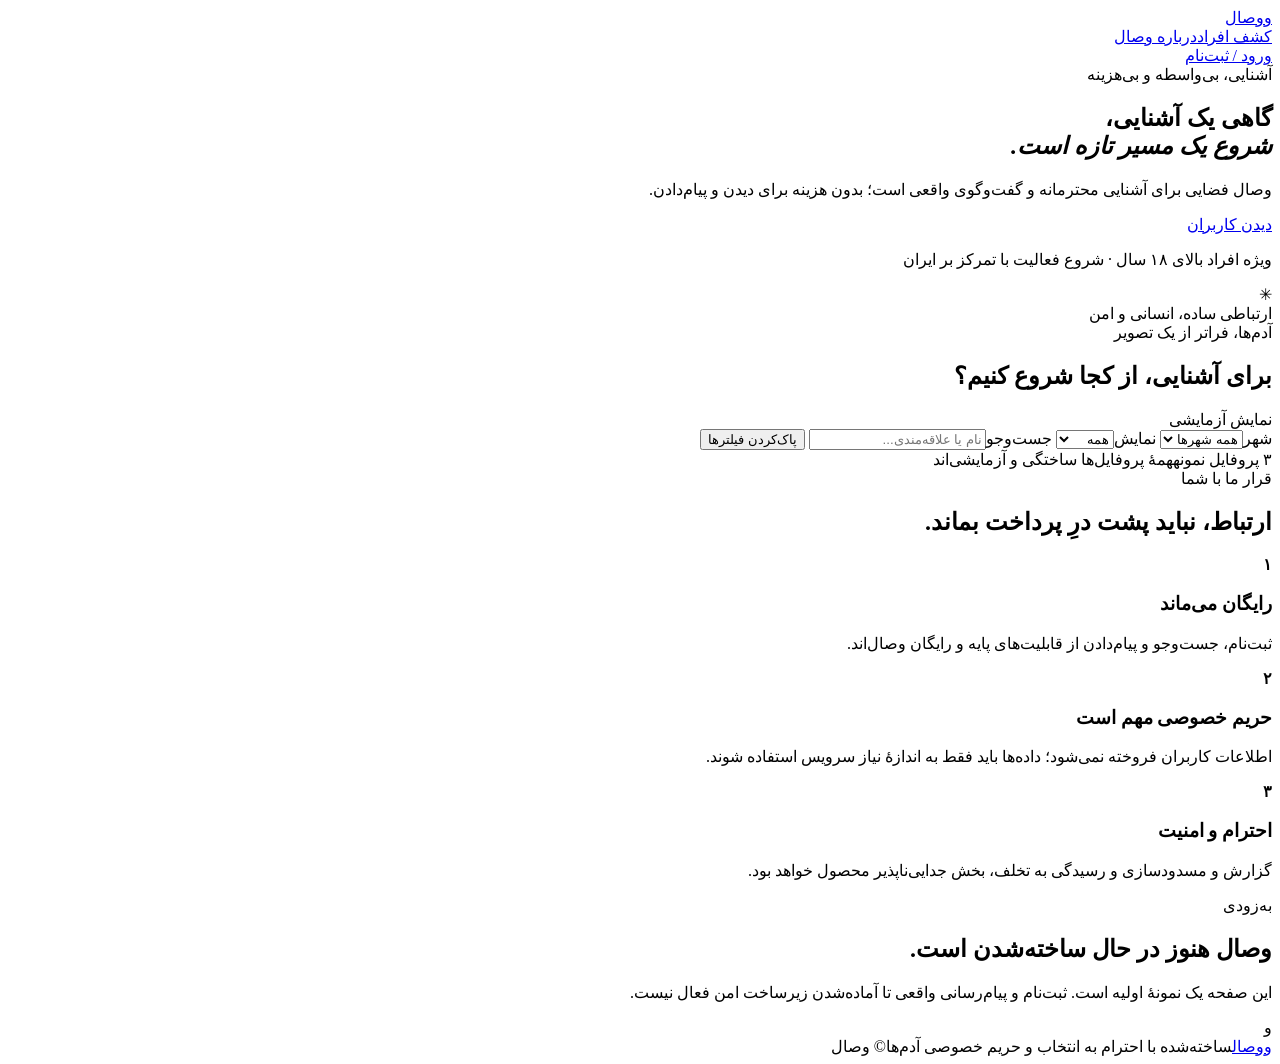
==== index.html @ 15a457f3 "feat: add responsive Persian Visal prototype" ====
<!doctype html>
<html lang="fa" dir="rtl">
<head>
  <meta charset="utf-8">
  <meta name="viewport" content="width=device-width, initial-scale=1">
  <meta name="theme-color" content="#f7f6f2">
  <meta name="description" content="وصال؛ فضایی برای آشنایی و ارتباط محترمانه">
  <title>وصال | آشنایی و ارتباط</title>
  <link rel="stylesheet" href="styles.css">
</head>
<body>
  <header class="topbar">
    <a class="brand" href="#" aria-label="صفحه اصلی وصال"><span class="brand-mark">و</span><span>وصال</span></a>
    <nav aria-label="ناوبری اصلی"><a class="active" href="#discover">کشف افراد</a><a href="#about">درباره وصال</a></nav>
    <a class="login-link" href="#join">ورود / ثبت‌نام</a>
  </header>

  <main>
    <section class="hero">
      <div class="hero-copy">
        <span class="eyebrow">آشنایی، بی‌واسطه و بی‌هزینه</span>
        <h1>گاهی یک آشنایی،<br><em>شروع یک مسیر تازه است.</em></h1>
        <p>وصال فضایی برای آشنایی محترمانه و گفت‌وگوی واقعی است؛ بدون هزینه برای دیدن و پیام‌دادن.</p>
        <a class="primary-button" href="#discover">دیدن کاربران</a>
        <p class="small-note">ویژه افراد بالای ۱۸ سال · شروع فعالیت با تمرکز بر ایران</p>
      </div>
      <div class="hero-art" aria-hidden="true"><div class="sun"></div><div class="orbit orbit-one"></div><div class="orbit orbit-two"></div><div class="spark">✳</div><div class="art-caption">ارتباطی ساده، انسانی و امن</div></div>
    </section>

    <section class="discover section" id="discover">
      <div class="section-heading"><div><span class="eyebrow">آدم‌ها، فراتر از یک تصویر</span><h2>برای آشنایی، از کجا شروع کنیم؟</h2></div><span class="demo-tag">نمایش آزمایشی</span></div>
      <div class="filters" aria-label="فیلتر کاربران">
        <label>شهر<select id="city-filter"><option value="">همه شهرها</option><option>تهران</option><option>شیراز</option><option>اصفهان</option><option>رشت</option><option>تبریز</option></select></label>
        <label>نمایش<select id="gender-filter"><option value="">همه</option><option value="زن">خانم‌ها</option><option value="مرد">آقایان</option></select></label>
        <label class="search-field">جست‌وجو<input id="search-input" type="search" placeholder="نام یا علاقه‌مندی..."></label>
        <button id="reset-filters" class="reset-button" type="button">پاک‌کردن فیلترها</button>
      </div>
      <div class="results-line"><span id="result-count" aria-live="polite">۳ پروفایل نمونه</span><span>همهٔ پروفایل‌ها ساختگی و آزمایشی‌اند</span></div>
      <div class="profile-grid" id="profile-grid"></div>
      <p class="empty-state" id="empty-state" hidden>با این فیلترها موردی پیدا نشد. فیلترها را تغییر بده.</p>
    </section>

    <section class="values section" id="about">
      <div><span class="eyebrow">قرار ما با شما</span><h2>ارتباط، نباید پشت درِ پرداخت بماند.</h2></div>
      <div class="value-list"><article><b>۱</b><div><h3>رایگان می‌ماند</h3><p>ثبت‌نام، جست‌وجو و پیام‌دادن از قابلیت‌های پایه و رایگان وصال‌اند.</p></div></article><article><b>۲</b><div><h3>حریم خصوصی مهم است</h3><p>اطلاعات کاربران فروخته نمی‌شود؛ داده‌ها باید فقط به اندازهٔ نیاز سرویس استفاده شوند.</p></div></article><article><b>۳</b><div><h3>احترام و امنیت</h3><p>گزارش و مسدودسازی و رسیدگی به تخلف، بخش جدایی‌ناپذیر محصول خواهد بود.</p></div></article></div>
    </section>

    <section class="join section" id="join"><div><span class="eyebrow">به‌زودی</span><h2>وصال هنوز در حال ساخته‌شدن است.</h2><p>این صفحه یک نمونهٔ اولیه است. ثبت‌نام و پیام‌رسانی واقعی تا آماده‌شدن زیرساخت امن فعال نیست.</p></div><span class="join-symbol">و</span></section>
  </main>

  <footer><a class="brand" href="#"><span class="brand-mark">و</span><span>وصال</span></a><span>ساخته‌شده با احترام به انتخاب و حریم خصوصی آدم‌ها</span><span>© وصال</span></footer>
  <script src="app.js"></script>
</body>
</html>
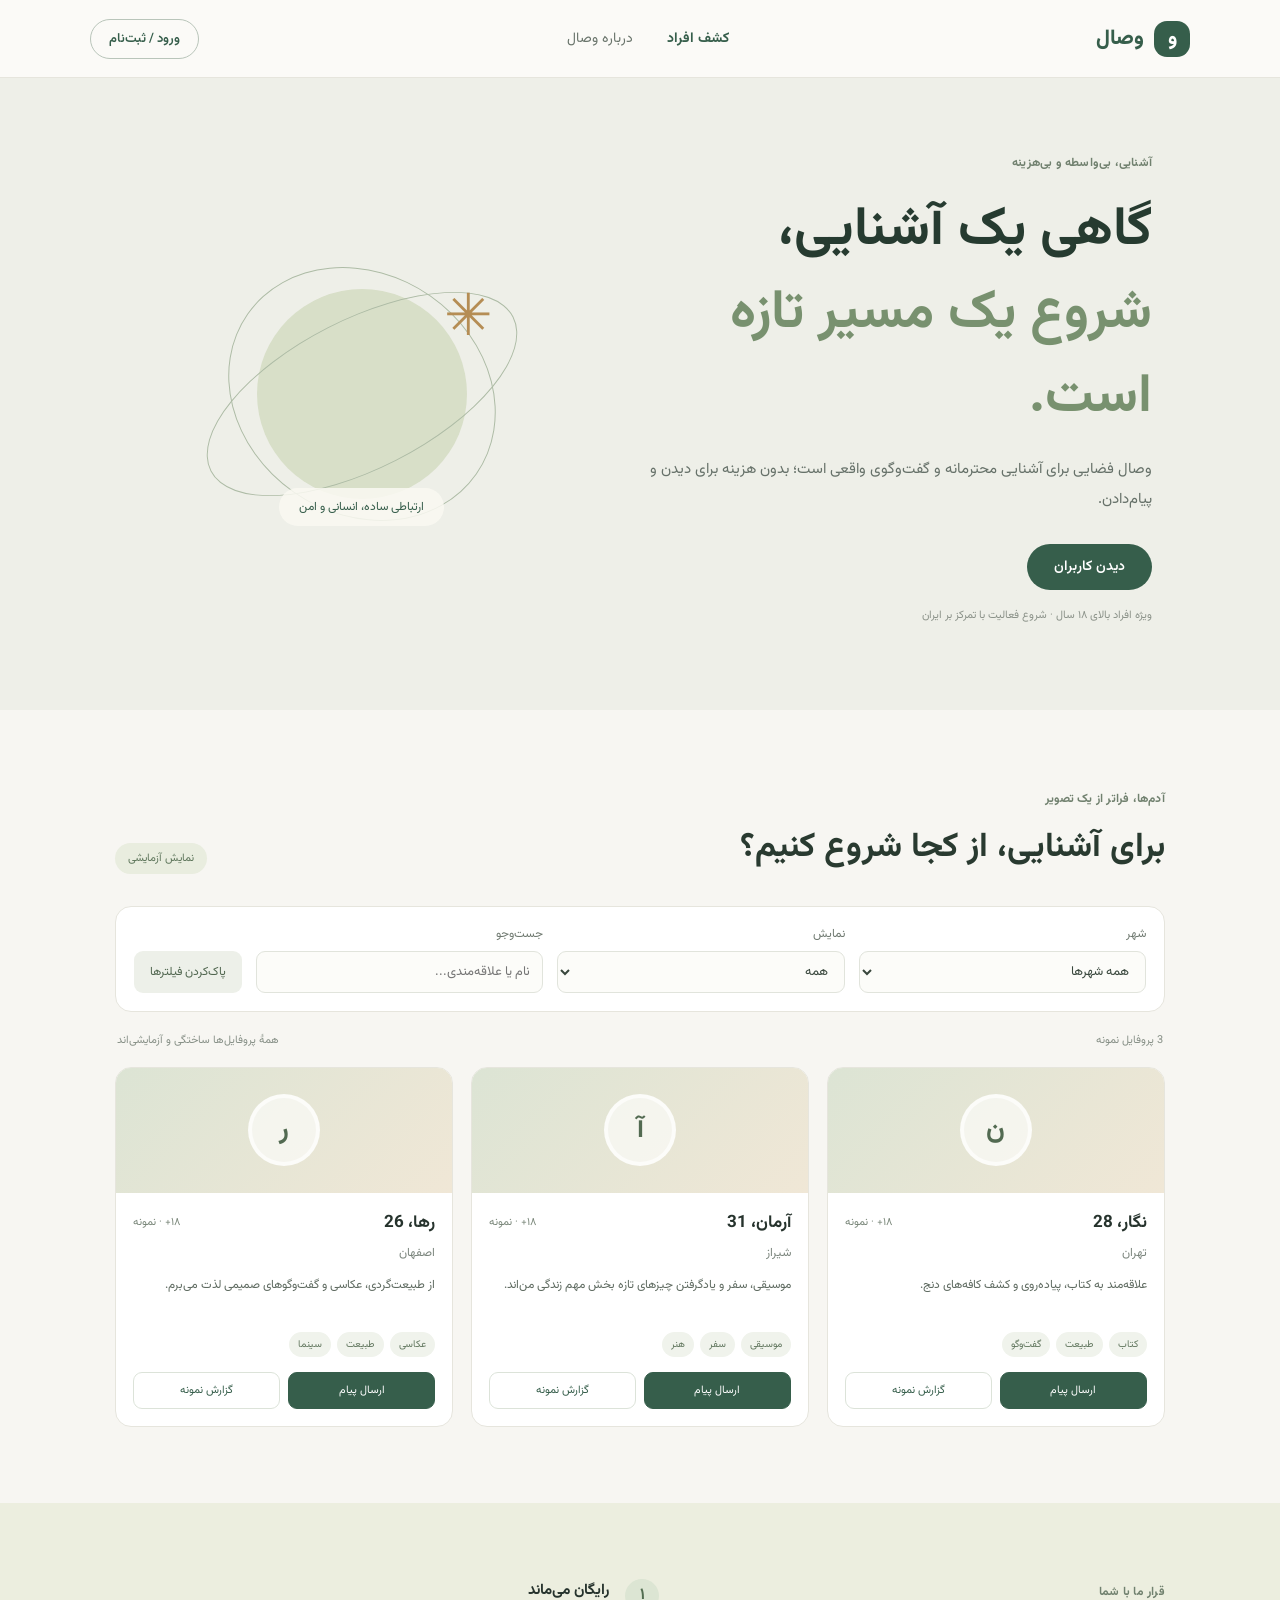
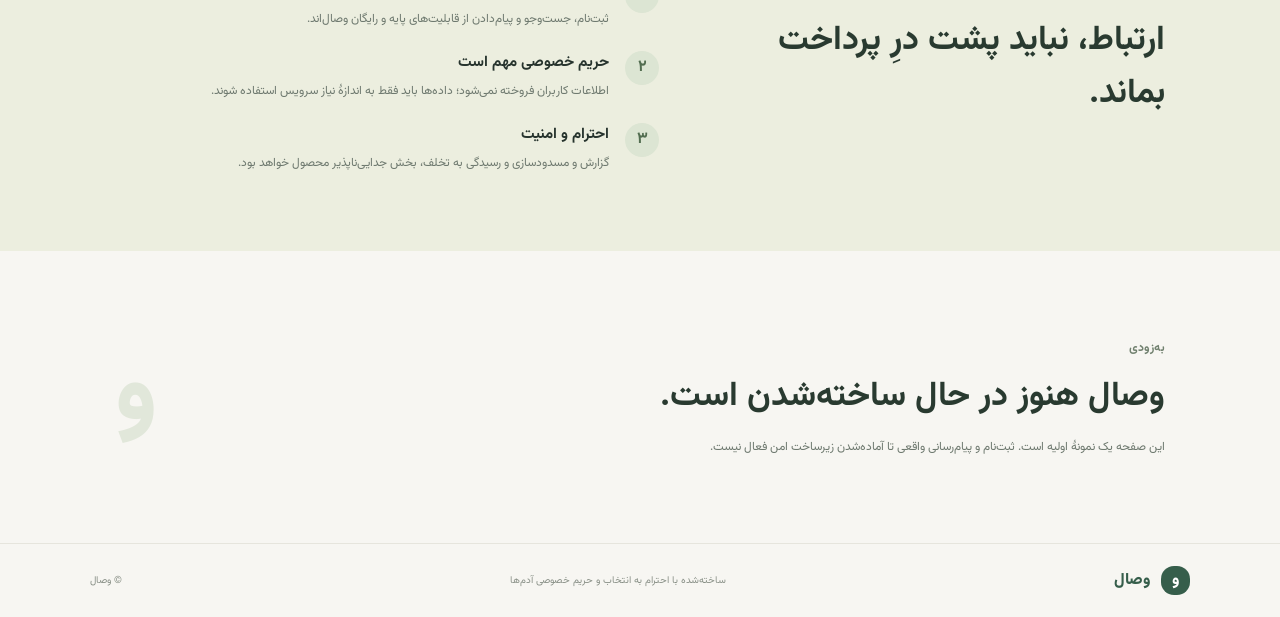
==== commit cf4f6272: "جلوگیری از نمایه‌سازی نسخه آزمایشی وصال" ====
--- a/index.html
+++ b/index.html
@@ -5,6 +5,7 @@
   <meta name="viewport" content="width=device-width, initial-scale=1">
   <meta name="theme-color" content="#f7f6f2">
   <meta name="description" content="وصال؛ فضایی برای آشنایی و ارتباط محترمانه">
+  <meta name="robots" content="noindex, nofollow">
   <title>وصال | آشنایی و ارتباط</title>
   <link rel="stylesheet" href="styles.css">
 </head>
--- a/styles.css
+++ b/styles.css
@@ -0,0 +1,5 @@
+@import url('https://fonts.googleapis.com/css2?family=Vazirmatn:wght@400;500;600;700;800&display=swap');
+:root{font-family:"Vazirmatn",Tahoma,sans-serif;color:#26332d;background:#f7f6f2;font-synthesis:none;text-rendering:optimizeLegibility;--green:#365e4b;--muted:#778078;--line:#e6e5dd;--cream:#efeee6}
+*{box-sizing:border-box}html{scroll-behavior:smooth}body{margin:0}a{color:inherit;text-decoration:none}.topbar{height:78px;display:flex;align-items:center;justify-content:space-between;padding:0 clamp(20px,7vw,104px);border-bottom:1px solid var(--line);background:#fbfaf7}.brand{display:flex;align-items:center;gap:10px;font-size:21px;font-weight:800;color:var(--green)}.brand-mark{display:grid;place-items:center;width:36px;height:36px;background:var(--green);color:white;border-radius:13px;font-size:20px}.topbar nav{display:flex;gap:34px;color:#69746b;font-size:14px}.topbar nav a.active{color:var(--green);font-weight:700}.login-link{border:1px solid #b9c5ba;border-radius:30px;padding:9px 18px;color:var(--green);font-size:13px;font-weight:600}.hero{min-height:490px;padding:72px clamp(24px,10vw,150px);display:grid;grid-template-columns:1.05fr .95fr;align-items:center;gap:40px;background:#eeefe8}.eyebrow{font-size:12px;letter-spacing:.2px;color:#71816f;font-weight:700}.hero h1{font-size:clamp(32px,4.2vw,54px);line-height:1.55;margin:15px 0;color:#263b30}.hero h1 em{font-style:normal;color:#78916f}.hero-copy>p{max-width:520px;line-height:2;color:#667169;font-size:15px}.primary-button{display:inline-block;margin-top:14px;padding:12px 27px;background:var(--green);color:#fff;border-radius:30px;font-size:14px;font-weight:600}.hero-copy .small-note{font-size:11px;color:#8b9289;margin-top:15px}.hero-art{height:310px;position:relative;display:grid;place-items:center;overflow:hidden}.sun{width:210px;height:210px;border-radius:50%;background:#d8dfc8;position:absolute}.orbit{position:absolute;border:1px solid #aebca6;border-radius:50%;transform:rotate(-27deg)}.orbit-one{width:340px;height:150px}.orbit-two{width:280px;height:240px;transform:rotate(35deg)}.spark{position:absolute;font-size:58px;color:#b58d54;top:37px;right:22%}.art-caption{position:absolute;bottom:23px;background:#fbfaf2d9;padding:10px 20px;border-radius:30px;font-size:12px;color:var(--green)}.section{padding:76px clamp(22px,9vw,132px)}.section-heading{display:flex;align-items:end;justify-content:space-between;gap:20px}.section h2{font-size:clamp(23px,3vw,34px);margin:10px 0 0;color:#293a30}.demo-tag{font-size:11px;padding:7px 13px;border-radius:30px;background:#e9eddf;color:#5e765b}.filters{display:flex;align-items:end;gap:14px;margin:32px 0 20px;padding:18px;background:#fff;border:1px solid var(--line);border-radius:16px}.filters label{display:grid;gap:8px;flex:1;font-size:12px;color:#707a71}.filters select,.filters input{width:100%;height:42px;border:1px solid #e1e4dc;border-radius:9px;background:#fcfcf9;padding:0 12px;color:#39473d;font:inherit;font-size:13px;outline-color:#91a68e}.reset-button{height:42px;padding:0 16px;border:0;border-radius:9px;background:#edf0e9;color:#50664f;font:inherit;font-size:12px;cursor:pointer}.results-line{display:flex;justify-content:space-between;color:#879087;font-size:11px;margin:18px 2px}.profile-grid{display:grid;grid-template-columns:repeat(3,1fr);gap:18px}.profile-card{background:#fff;border:1px solid var(--line);border-radius:16px;overflow:hidden}.profile-cover{height:125px;background:linear-gradient(135deg,#dce4d4,#f0e7d6);display:flex;align-items:center;justify-content:center}.profile-avatar{width:72px;height:72px;border-radius:50%;display:grid;place-items:center;background:#fff9;color:#526a51;font-size:27px;font-weight:700;border:4px solid #ffffffa8}.profile-body{padding:17px}.profile-name{display:flex;align-items:center;justify-content:space-between}.profile-name h3{margin:0;font-size:17px}.profile-name span{font-size:11px;color:#7a877a}.profile-meta{font-size:12px;color:#7b857d;margin:8px 0 12px}.profile-bio{font-size:12px;line-height:1.9;color:#5f6b61;min-height:46px}.tags{display:flex;flex-wrap:wrap;gap:6px;margin:12px 0}.tags span{font-size:10px;color:#61765e;background:#f0f3ec;border-radius:20px;padding:5px 9px}.card-actions{display:flex;gap:8px;margin-top:15px}.card-actions button{flex:1;border:1px solid #dce3d9;border-radius:9px;background:#fff;color:var(--green);padding:9px 5px;font:inherit;font-size:11px;cursor:pointer}.card-actions button:first-child{background:var(--green);color:white;border-color:var(--green)}.empty-state{text-align:center;padding:35px;color:#788078;font-size:13px}.values{background:#eceedf;display:grid;grid-template-columns:.9fr 1.1fr;gap:60px}.value-list{display:grid;gap:20px}.value-list article{display:flex;gap:16px;align-items:start}.value-list article>b{display:grid;place-items:center;min-width:34px;height:34px;border-radius:50%;background:#dce5d3;color:#526d50}.value-list h3{font-size:15px;margin:0 0 5px}.value-list p,.join p{font-size:12px;color:#6e796f;line-height:2;margin:0}.join{display:flex;align-items:center;justify-content:space-between}.join p{max-width:600px;margin-top:12px}.join-symbol{font-size:90px;color:#e1e7da;font-weight:800}footer{display:flex;justify-content:space-between;align-items:center;padding:22px clamp(20px,7vw,104px);border-top:1px solid var(--line);color:#899087;font-size:10px}footer .brand{font-size:16px}footer .brand-mark{width:29px;height:29px;font-size:16px}
+@media(max-width:760px){.topbar{height:66px;padding:0 17px}.topbar nav{gap:13px;font-size:11px}.login-link{font-size:11px;padding:8px 11px}.hero{grid-template-columns:1fr;padding:52px 25px 25px;gap:0}.hero-art{height:220px}.sun{width:150px;height:150px}.orbit-one{width:270px;height:120px}.orbit-two{width:230px;height:190px}.section{padding:54px 19px}.filters{display:grid;grid-template-columns:1fr 1fr}.search-field{grid-column:1/-1}.reset-button{grid-column:1/-1}.profile-grid{grid-template-columns:1fr}.profile-cover{height:100px}.values{grid-template-columns:1fr;gap:30px}.join-symbol{font-size:60px}footer{gap:12px;flex-wrap:wrap}footer>span:nth-child(2){order:3;width:100%}}
+@media(prefers-reduced-motion:no-preference){.primary-button,.card-actions button,.reset-button{transition:transform .15s,background .15s}.primary-button:hover,.card-actions button:hover,.reset-button:hover{transform:translateY(-1px)}}
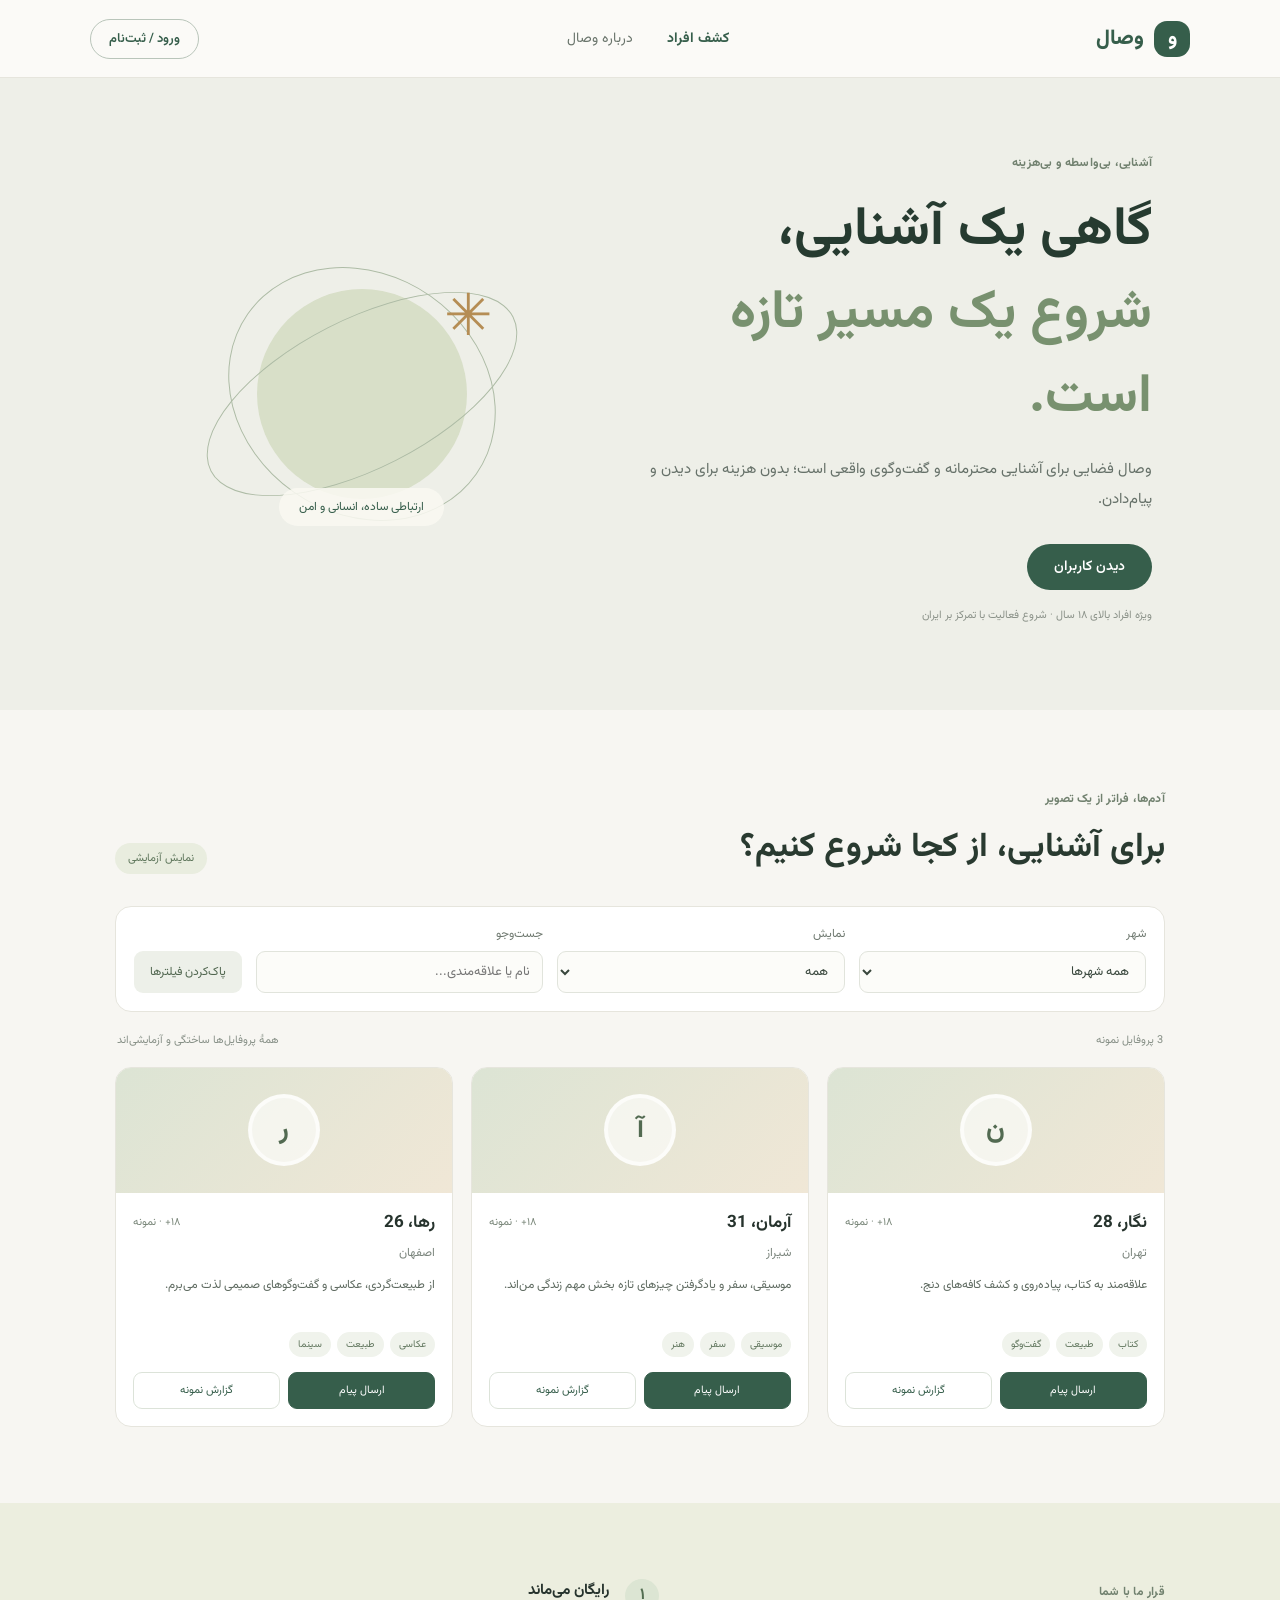
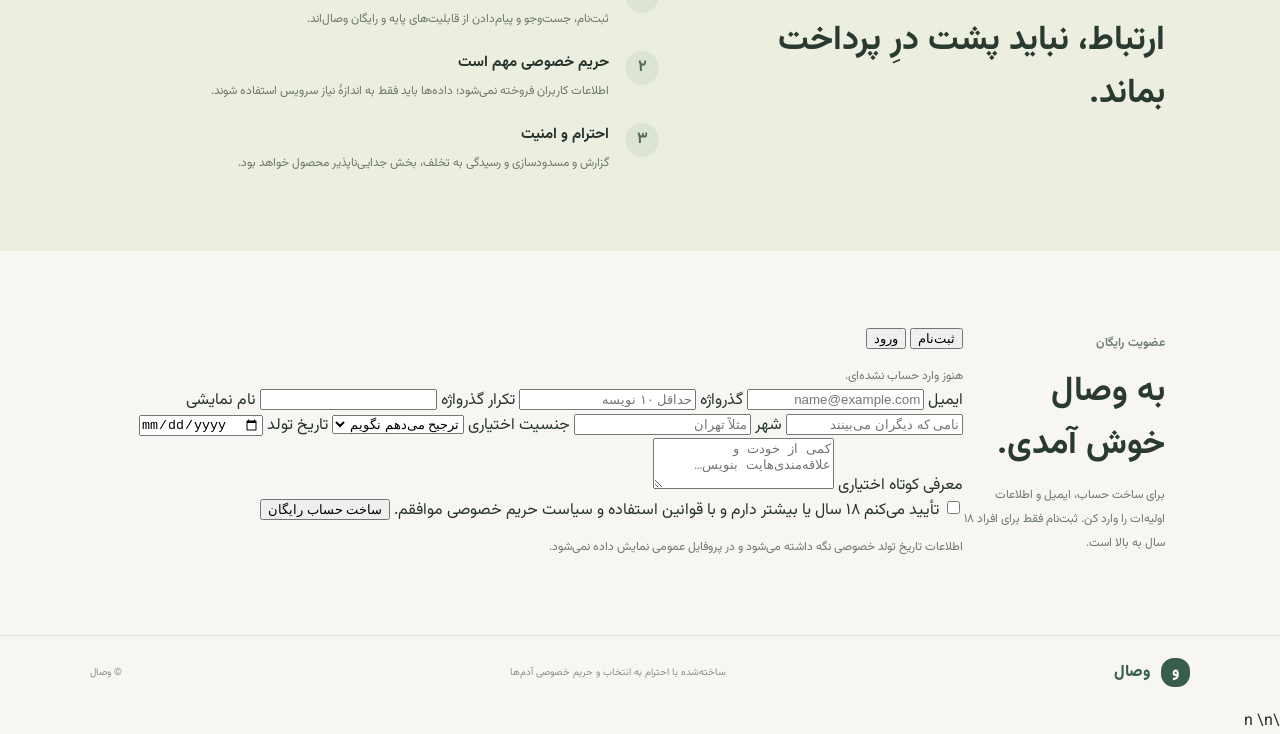
==== commit da12003f: "افزودن فرم ثبت‌نام و ورود به وصال" ====
--- a/index.html
+++ b/index.html
@@ -46,10 +46,61 @@
       <div class="value-list"><article><b>۱</b><div><h3>رایگان می‌ماند</h3><p>ثبت‌نام، جست‌وجو و پیام‌دادن از قابلیت‌های پایه و رایگان وصال‌اند.</p></div></article><article><b>۲</b><div><h3>حریم خصوصی مهم است</h3><p>اطلاعات کاربران فروخته نمی‌شود؛ داده‌ها باید فقط به اندازهٔ نیاز سرویس استفاده شوند.</p></div></article><article><b>۳</b><div><h3>احترام و امنیت</h3><p>گزارش و مسدودسازی و رسیدگی به تخلف، بخش جدایی‌ناپذیر محصول خواهد بود.</p></div></article></div>
     </section>
 
-    <section class="join section" id="join"><div><span class="eyebrow">به‌زودی</span><h2>وصال هنوز در حال ساخته‌شدن است.</h2><p>این صفحه یک نمونهٔ اولیه است. ثبت‌نام و پیام‌رسانی واقعی تا آماده‌شدن زیرساخت امن فعال نیست.</p></div><span class="join-symbol">و</span></section>
+    <section class="join section" id="join">
+    <div class="join-intro"><span class="eyebrow">عضویت رایگان</span><h2>به وصال خوش آمدی.</h2><p>برای ساخت حساب، ایمیل و اطلاعات اولیه‌ات را وارد کن. ثبت‌نام فقط برای افراد ۱۸ سال به بالا است.</p></div>
+    <div class="auth-panel">
+      <div class="auth-tabs" role="group" aria-label="نوع دسترسی">
+        <button type="button" class="selected" data-auth-mode="signup" aria-pressed="true">ثبت‌نام</button>
+        <button type="button" data-auth-mode="login" aria-pressed="false">ورود</button>
+      </div>
+      <p id="auth-status" class="auth-status" aria-live="polite">هنوز وارد حساب نشده‌ای.</p>
+      <form id="auth-form">
+        <div class="form-grid">
+          <label class="form-field">ایمیل
+            <input name="email" type="email" autocomplete="email" required maxlength="254" placeholder="name@example.com">
+          </label>
+          <label class="form-field">گذرواژه
+            <input name="password" type="password" autocomplete="new-password" required minlength="10" maxlength="72" placeholder="حداقل ۱۰ نویسه">
+          </label>
+          <label class="form-field" data-registration-field>تکرار گذرواژه
+            <input id="password-confirm" name="password_confirm" type="password" autocomplete="new-password" required minlength="10" maxlength="72">
+          </label>
+          <label class="form-field" data-registration-field>نام نمایشی
+            <input name="display_name" type="text" required maxlength="40" autocomplete="nickname" placeholder="نامی که دیگران می‌بینند">
+          </label>
+          <label class="form-field" data-registration-field>شهر
+            <input name="city" type="text" required maxlength="80" autocomplete="address-level2" placeholder="مثلاً تهران">
+          </label>
+          <label class="form-field" data-registration-field>جنسیت <span class="optional-label">اختیاری</span>
+            <select name="gender" data-optional="true">
+              <option value="">ترجیح می‌دهم نگویم</option>
+              <option value="woman">زن</option>
+              <option value="man">مرد</option>
+              <option value="other">گزینهٔ دیگر</option>
+              <option value="prefer_not_to_say">بدون پاسخ</option>
+            </select>
+          </label>
+          <label class="form-field" data-registration-field>تاریخ تولد
+            <input name="birth_date" type="date" required autocomplete="bday">
+          </label>
+          <label class="form-field full-field" data-registration-field>معرفی کوتاه <span class="optional-label">اختیاری</span>
+            <textarea name="bio" rows="3" maxlength="500" data-optional="true" placeholder="کمی از خودت و علاقه‌مندی‌هایت بنویس…"></textarea>
+          </label>
+        </div>
+        <label class="rules-check" data-registration-field>
+          <input id="accept-rules" type="checkbox" required>
+          <span>تأیید می‌کنم ۱۸ سال یا بیشتر دارم و با <a href="rules.html">قوانین استفاده</a> و <a href="privacy.html">سیاست حریم خصوصی</a> موافقم.</span>
+        </label>
+        <button id="auth-submit" class="auth-submit" type="submit">ساخت حساب رایگان</button>
+      </form>
+      <button id="logout-button" class="reset-button logout-button" type="button" hidden>خروج از حساب</button>
+      <p id="auth-message" class="auth-message" role="status" aria-live="polite" hidden></p>
+      <p class="auth-footnote">اطلاعات تاریخ تولد خصوصی نگه داشته می‌شود و در پروفایل عمومی نمایش داده نمی‌شود.</p>
+    </div>
+  </section>
   </main>
 
   <footer><a class="brand" href="#"><span class="brand-mark">و</span><span>وصال</span></a><span>ساخته‌شده با احترام به انتخاب و حریم خصوصی آدم‌ها</span><span>© وصال</span></footer>
-  <script src="app.js"></script>
+  <script src="supabase-config.js"></script>\n  <script src="app.js"></script>\n  <script type="module" src="auth.js"></script>
 </body>
 </html>
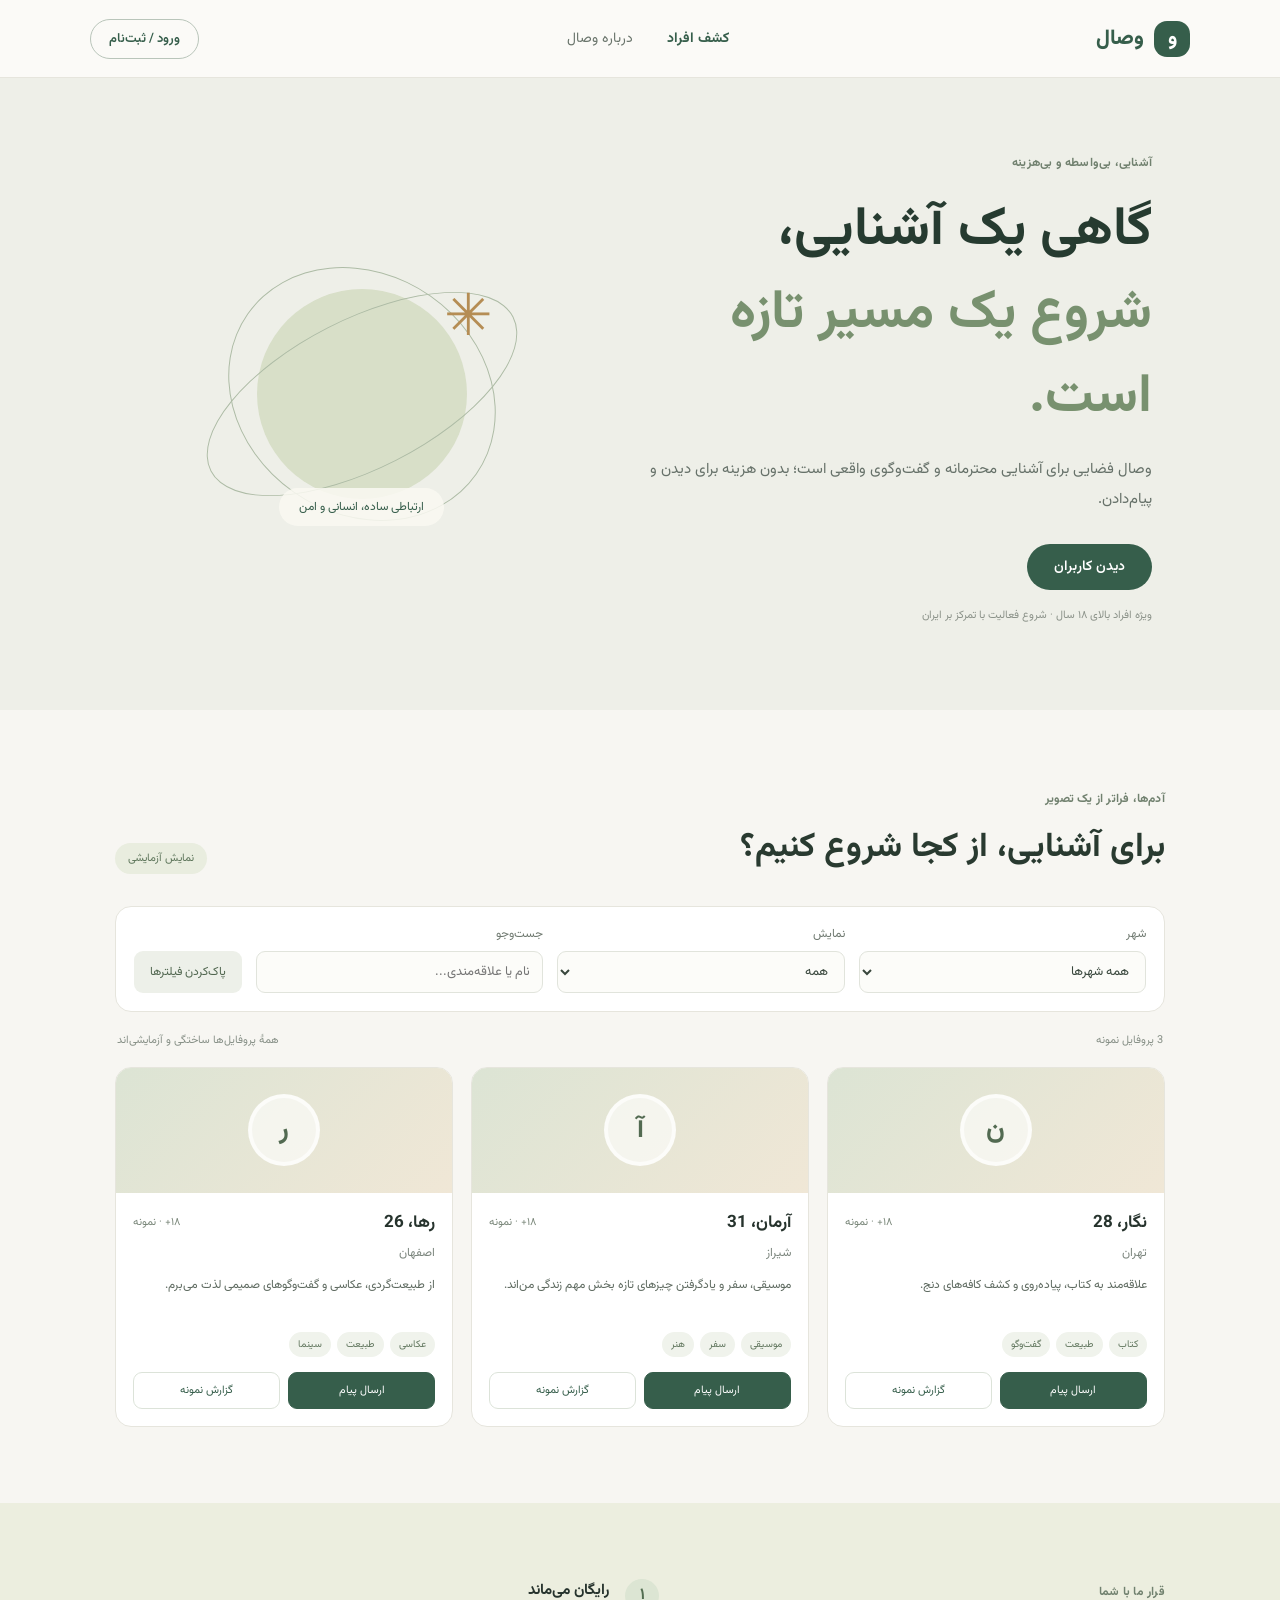
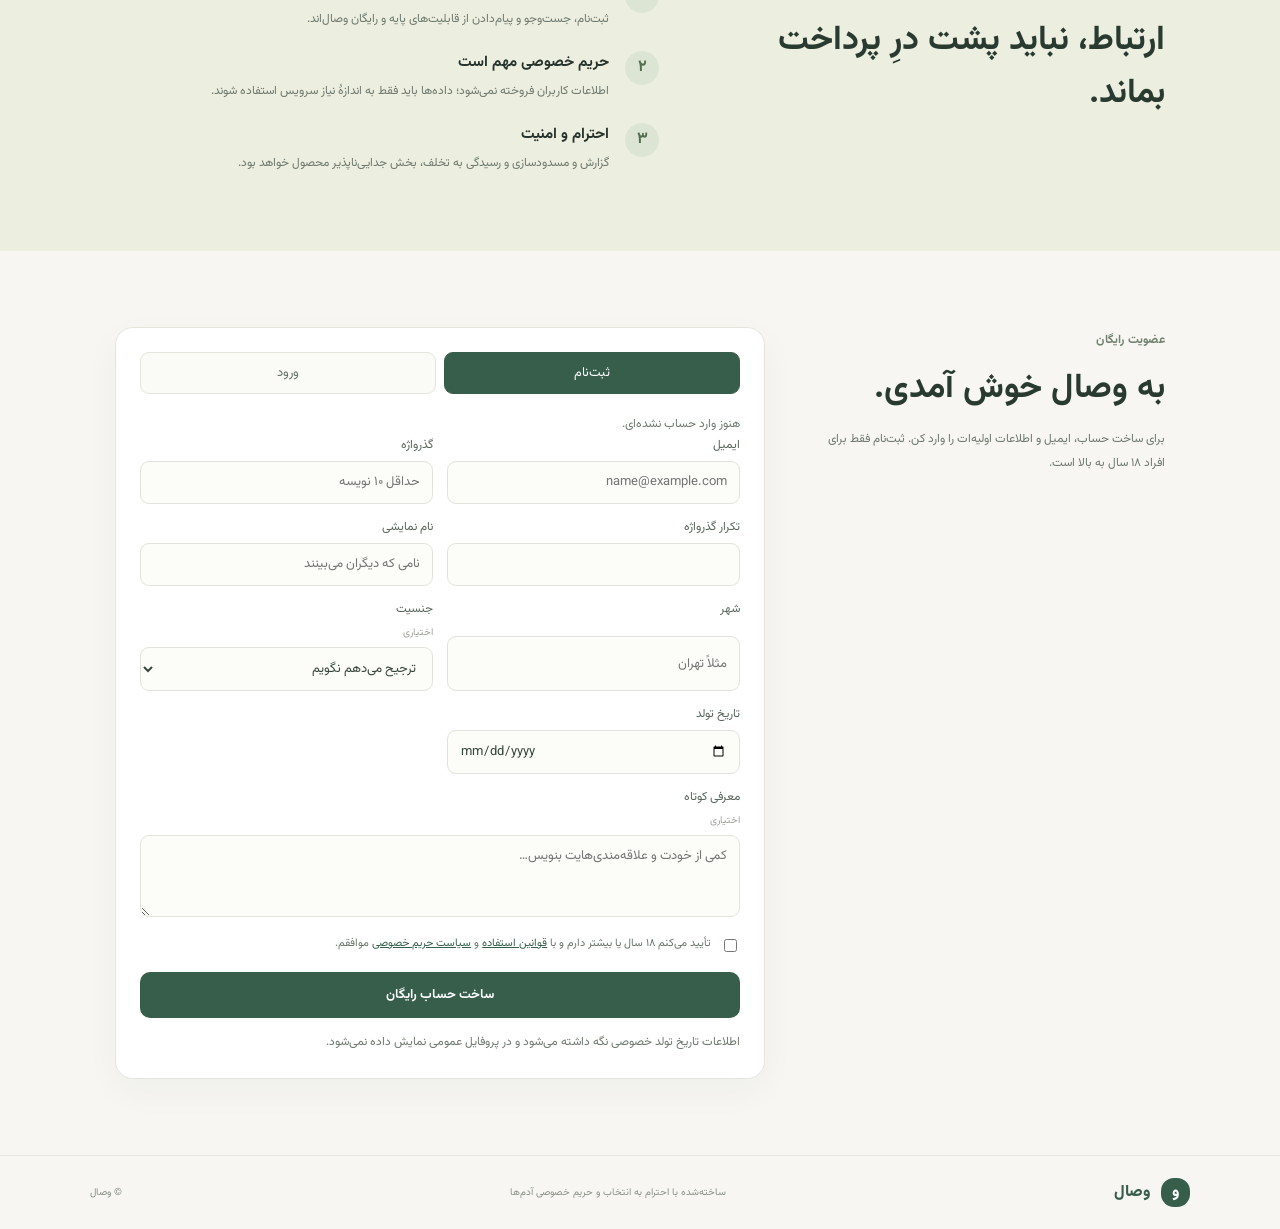
==== commit ec1fb6eb: "رفع جداکننده‌های اسکریپت در صفحه اصلی" ====
--- a/index.html
+++ b/index.html
@@ -101,6 +101,8 @@
   </main>
 
   <footer><a class="brand" href="#"><span class="brand-mark">و</span><span>وصال</span></a><span>ساخته‌شده با احترام به انتخاب و حریم خصوصی آدم‌ها</span><span>© وصال</span></footer>
-  <script src="supabase-config.js"></script>\n  <script src="app.js"></script>\n  <script type="module" src="auth.js"></script>
+  <script src="supabase-config.js"></script>
+  <script src="app.js"></script>
+  <script type="module" src="auth.js"></script>
 </body>
 </html>
--- a/styles.css
+++ b/styles.css
@@ -3,3 +3,10 @@
 *{box-sizing:border-box}html{scroll-behavior:smooth}body{margin:0}a{color:inherit;text-decoration:none}.topbar{height:78px;display:flex;align-items:center;justify-content:space-between;padding:0 clamp(20px,7vw,104px);border-bottom:1px solid var(--line);background:#fbfaf7}.brand{display:flex;align-items:center;gap:10px;font-size:21px;font-weight:800;color:var(--green)}.brand-mark{display:grid;place-items:center;width:36px;height:36px;background:var(--green);color:white;border-radius:13px;font-size:20px}.topbar nav{display:flex;gap:34px;color:#69746b;font-size:14px}.topbar nav a.active{color:var(--green);font-weight:700}.login-link{border:1px solid #b9c5ba;border-radius:30px;padding:9px 18px;color:var(--green);font-size:13px;font-weight:600}.hero{min-height:490px;padding:72px clamp(24px,10vw,150px);display:grid;grid-template-columns:1.05fr .95fr;align-items:center;gap:40px;background:#eeefe8}.eyebrow{font-size:12px;letter-spacing:.2px;color:#71816f;font-weight:700}.hero h1{font-size:clamp(32px,4.2vw,54px);line-height:1.55;margin:15px 0;color:#263b30}.hero h1 em{font-style:normal;color:#78916f}.hero-copy>p{max-width:520px;line-height:2;color:#667169;font-size:15px}.primary-button{display:inline-block;margin-top:14px;padding:12px 27px;background:var(--green);color:#fff;border-radius:30px;font-size:14px;font-weight:600}.hero-copy .small-note{font-size:11px;color:#8b9289;margin-top:15px}.hero-art{height:310px;position:relative;display:grid;place-items:center;overflow:hidden}.sun{width:210px;height:210px;border-radius:50%;background:#d8dfc8;position:absolute}.orbit{position:absolute;border:1px solid #aebca6;border-radius:50%;transform:rotate(-27deg)}.orbit-one{width:340px;height:150px}.orbit-two{width:280px;height:240px;transform:rotate(35deg)}.spark{position:absolute;font-size:58px;color:#b58d54;top:37px;right:22%}.art-caption{position:absolute;bottom:23px;background:#fbfaf2d9;padding:10px 20px;border-radius:30px;font-size:12px;color:var(--green)}.section{padding:76px clamp(22px,9vw,132px)}.section-heading{display:flex;align-items:end;justify-content:space-between;gap:20px}.section h2{font-size:clamp(23px,3vw,34px);margin:10px 0 0;color:#293a30}.demo-tag{font-size:11px;padding:7px 13px;border-radius:30px;background:#e9eddf;color:#5e765b}.filters{display:flex;align-items:end;gap:14px;margin:32px 0 20px;padding:18px;background:#fff;border:1px solid var(--line);border-radius:16px}.filters label{display:grid;gap:8px;flex:1;font-size:12px;color:#707a71}.filters select,.filters input{width:100%;height:42px;border:1px solid #e1e4dc;border-radius:9px;background:#fcfcf9;padding:0 12px;color:#39473d;font:inherit;font-size:13px;outline-color:#91a68e}.reset-button{height:42px;padding:0 16px;border:0;border-radius:9px;background:#edf0e9;color:#50664f;font:inherit;font-size:12px;cursor:pointer}.results-line{display:flex;justify-content:space-between;color:#879087;font-size:11px;margin:18px 2px}.profile-grid{display:grid;grid-template-columns:repeat(3,1fr);gap:18px}.profile-card{background:#fff;border:1px solid var(--line);border-radius:16px;overflow:hidden}.profile-cover{height:125px;background:linear-gradient(135deg,#dce4d4,#f0e7d6);display:flex;align-items:center;justify-content:center}.profile-avatar{width:72px;height:72px;border-radius:50%;display:grid;place-items:center;background:#fff9;color:#526a51;font-size:27px;font-weight:700;border:4px solid #ffffffa8}.profile-body{padding:17px}.profile-name{display:flex;align-items:center;justify-content:space-between}.profile-name h3{margin:0;font-size:17px}.profile-name span{font-size:11px;color:#7a877a}.profile-meta{font-size:12px;color:#7b857d;margin:8px 0 12px}.profile-bio{font-size:12px;line-height:1.9;color:#5f6b61;min-height:46px}.tags{display:flex;flex-wrap:wrap;gap:6px;margin:12px 0}.tags span{font-size:10px;color:#61765e;background:#f0f3ec;border-radius:20px;padding:5px 9px}.card-actions{display:flex;gap:8px;margin-top:15px}.card-actions button{flex:1;border:1px solid #dce3d9;border-radius:9px;background:#fff;color:var(--green);padding:9px 5px;font:inherit;font-size:11px;cursor:pointer}.card-actions button:first-child{background:var(--green);color:white;border-color:var(--green)}.empty-state{text-align:center;padding:35px;color:#788078;font-size:13px}.values{background:#eceedf;display:grid;grid-template-columns:.9fr 1.1fr;gap:60px}.value-list{display:grid;gap:20px}.value-list article{display:flex;gap:16px;align-items:start}.value-list article>b{display:grid;place-items:center;min-width:34px;height:34px;border-radius:50%;background:#dce5d3;color:#526d50}.value-list h3{font-size:15px;margin:0 0 5px}.value-list p,.join p{font-size:12px;color:#6e796f;line-height:2;margin:0}.join{display:flex;align-items:center;justify-content:space-between}.join p{max-width:600px;margin-top:12px}.join-symbol{font-size:90px;color:#e1e7da;font-weight:800}footer{display:flex;justify-content:space-between;align-items:center;padding:22px clamp(20px,7vw,104px);border-top:1px solid var(--line);color:#899087;font-size:10px}footer .brand{font-size:16px}footer .brand-mark{width:29px;height:29px;font-size:16px}
 @media(max-width:760px){.topbar{height:66px;padding:0 17px}.topbar nav{gap:13px;font-size:11px}.login-link{font-size:11px;padding:8px 11px}.hero{grid-template-columns:1fr;padding:52px 25px 25px;gap:0}.hero-art{height:220px}.sun{width:150px;height:150px}.orbit-one{width:270px;height:120px}.orbit-two{width:230px;height:190px}.section{padding:54px 19px}.filters{display:grid;grid-template-columns:1fr 1fr}.search-field{grid-column:1/-1}.reset-button{grid-column:1/-1}.profile-grid{grid-template-columns:1fr}.profile-cover{height:100px}.values{grid-template-columns:1fr;gap:30px}.join-symbol{font-size:60px}footer{gap:12px;flex-wrap:wrap}footer>span:nth-child(2){order:3;width:100%}}
 @media(prefers-reduced-motion:no-preference){.primary-button,.card-actions button,.reset-button{transition:transform .15s,background .15s}.primary-button:hover,.card-actions button:hover,.reset-button:hover{transform:translateY(-1px)}}
+
+/* Registration and sign-in */
+.join{align-items:start;gap:48px}.join-intro{max-width:440px}.auth-panel{width:100%;max-width:650px;background:#fff;border:1px solid var(--line);border-radius:18px;padding:24px;box-shadow:0 12px 36px #26332d0a}.auth-tabs{display:flex;gap:8px;margin-bottom:18px}.auth-tabs button{flex:1;border:1px solid var(--line);border-radius:9px;padding:10px;background:#fafaf7;color:#667169;font:inherit;font-size:13px;cursor:pointer}.auth-tabs button.selected{background:var(--green);border-color:var(--green);color:#fff}.auth-status{font-size:12px;color:#7a857c;margin:0 0 16px}.form-grid{display:grid;grid-template-columns:1fr 1fr;gap:14px}.form-field{display:grid;gap:7px;color:#59665c;font-size:12px}.form-field input,.form-field select,.form-field textarea{width:100%;min-height:43px;border:1px solid #e1e4dc;border-radius:9px;background:#fcfcf9;padding:10px 12px;color:#39473d;font:inherit;font-size:13px;outline-color:#91a68e}.form-field textarea{resize:vertical}.full-field{grid-column:1/-1}.optional-label{color:#9a9f98;font-size:10px}.rules-check{display:flex;align-items:flex-start;gap:9px;margin:17px 0;color:#68736a;font-size:11px;line-height:1.9}.rules-check input{margin-top:5px;accent-color:var(--green)}.rules-check a{color:var(--green);text-decoration:underline}.auth-submit{width:100%;border:0;border-radius:10px;background:var(--green);color:#fff;padding:13px;font:inherit;font-size:13px;font-weight:700;cursor:pointer}.auth-submit:disabled{opacity:.55;cursor:not-allowed}.auth-message{padding:11px 13px;border-radius:9px;background:#f1f3ec;color:#536b50;font-size:12px;line-height:1.8}.auth-message[data-type="error"]{background:#fbefed;color:#934b43}.auth-message[data-type="warning"]{background:#f7f2e6;color:#806a3e}.auth-footnote{font-size:10px;color:#899188;line-height:1.8;margin:14px 0 0}.logout-button{width:100%;margin-top:10px}.join-symbol{display:none}
+@media(max-width:760px){.join{display:grid;gap:24px}.auth-panel{padding:17px}.form-grid{grid-template-columns:1fr}.full-field{grid-column:auto}}
+
+/* Legal information pages */
+.legal-page{max-width:900px;margin:0 auto;line-height:2.1}.legal-page h1{font-size:clamp(28px,4vw,42px);color:#293a30;margin:12px 0}.legal-page h2{font-size:18px;color:#365e4b;margin:28px 0 7px}.legal-page p{font-size:14px;color:#5f6b61}.legal-intro{font-size:16px!important}.legal-note{margin-top:36px;padding:16px;background:#eeefe8;border-radius:12px;font-size:12px!important}
